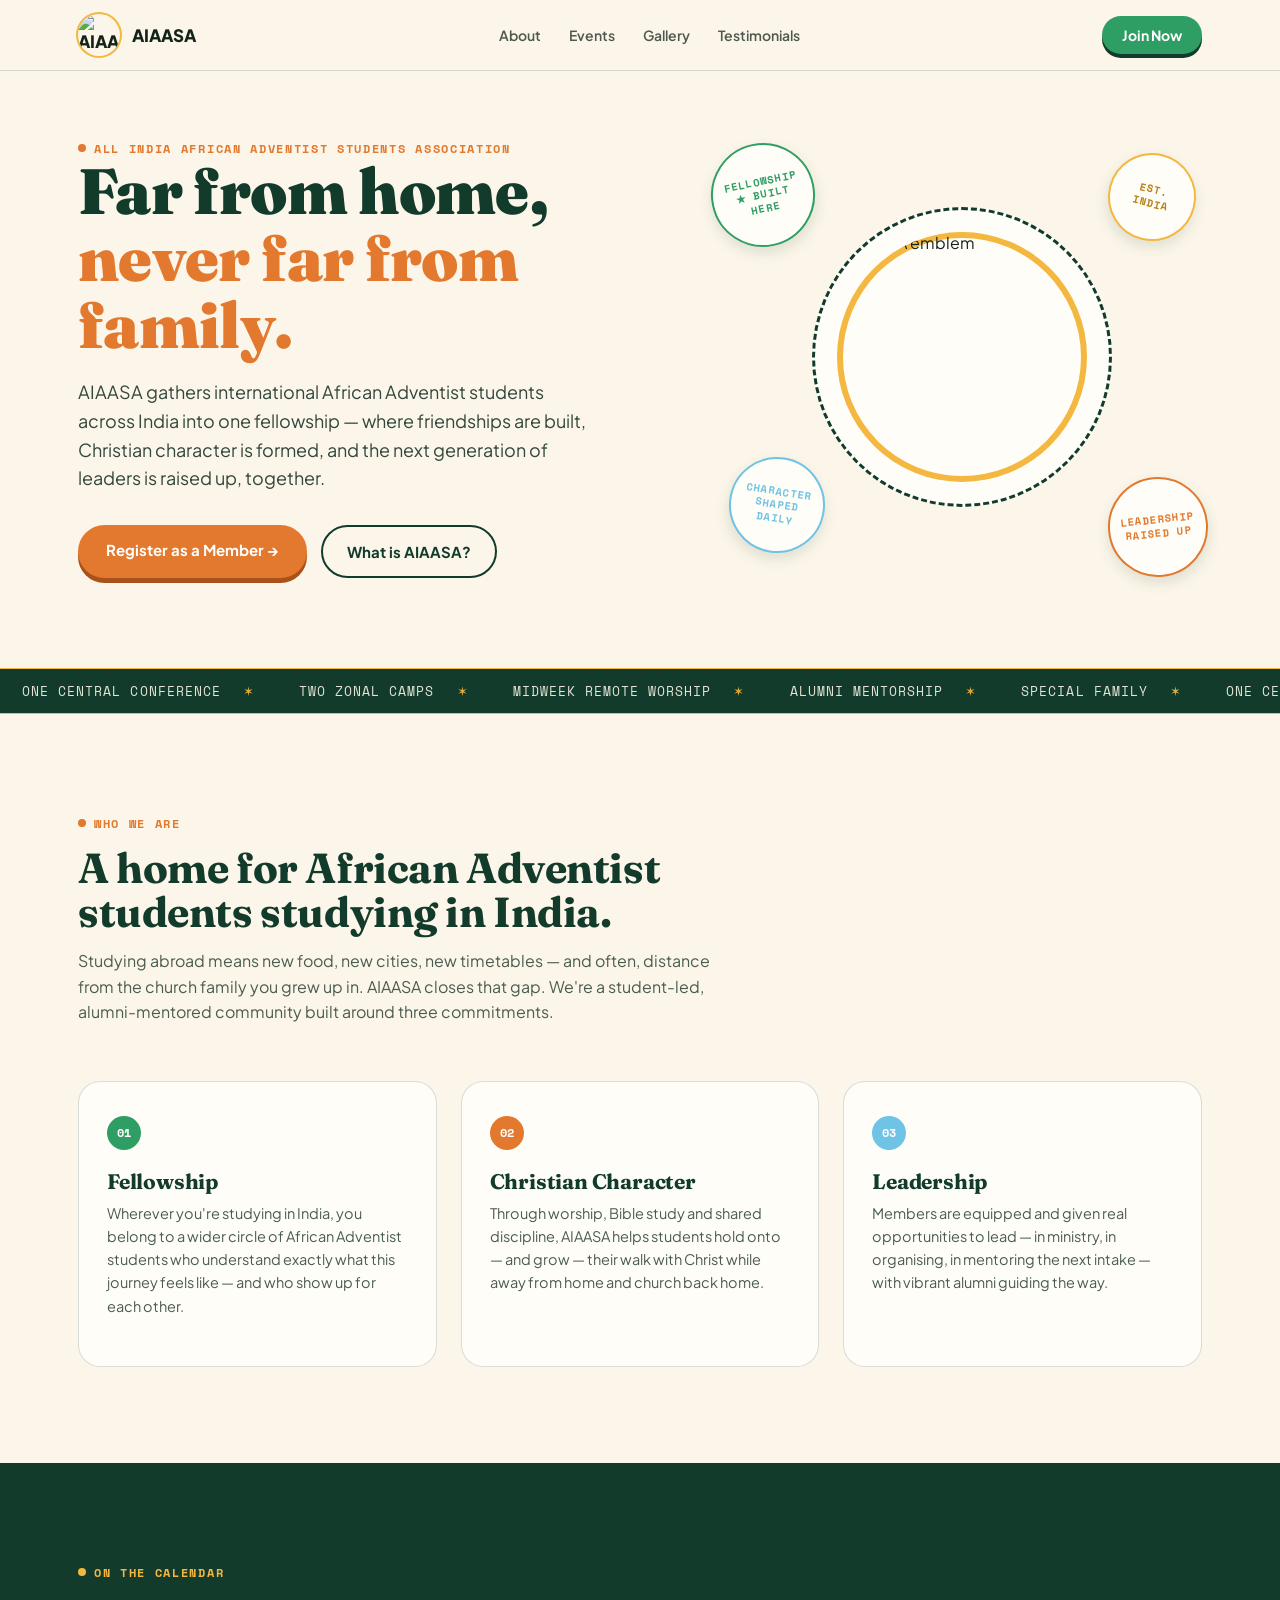
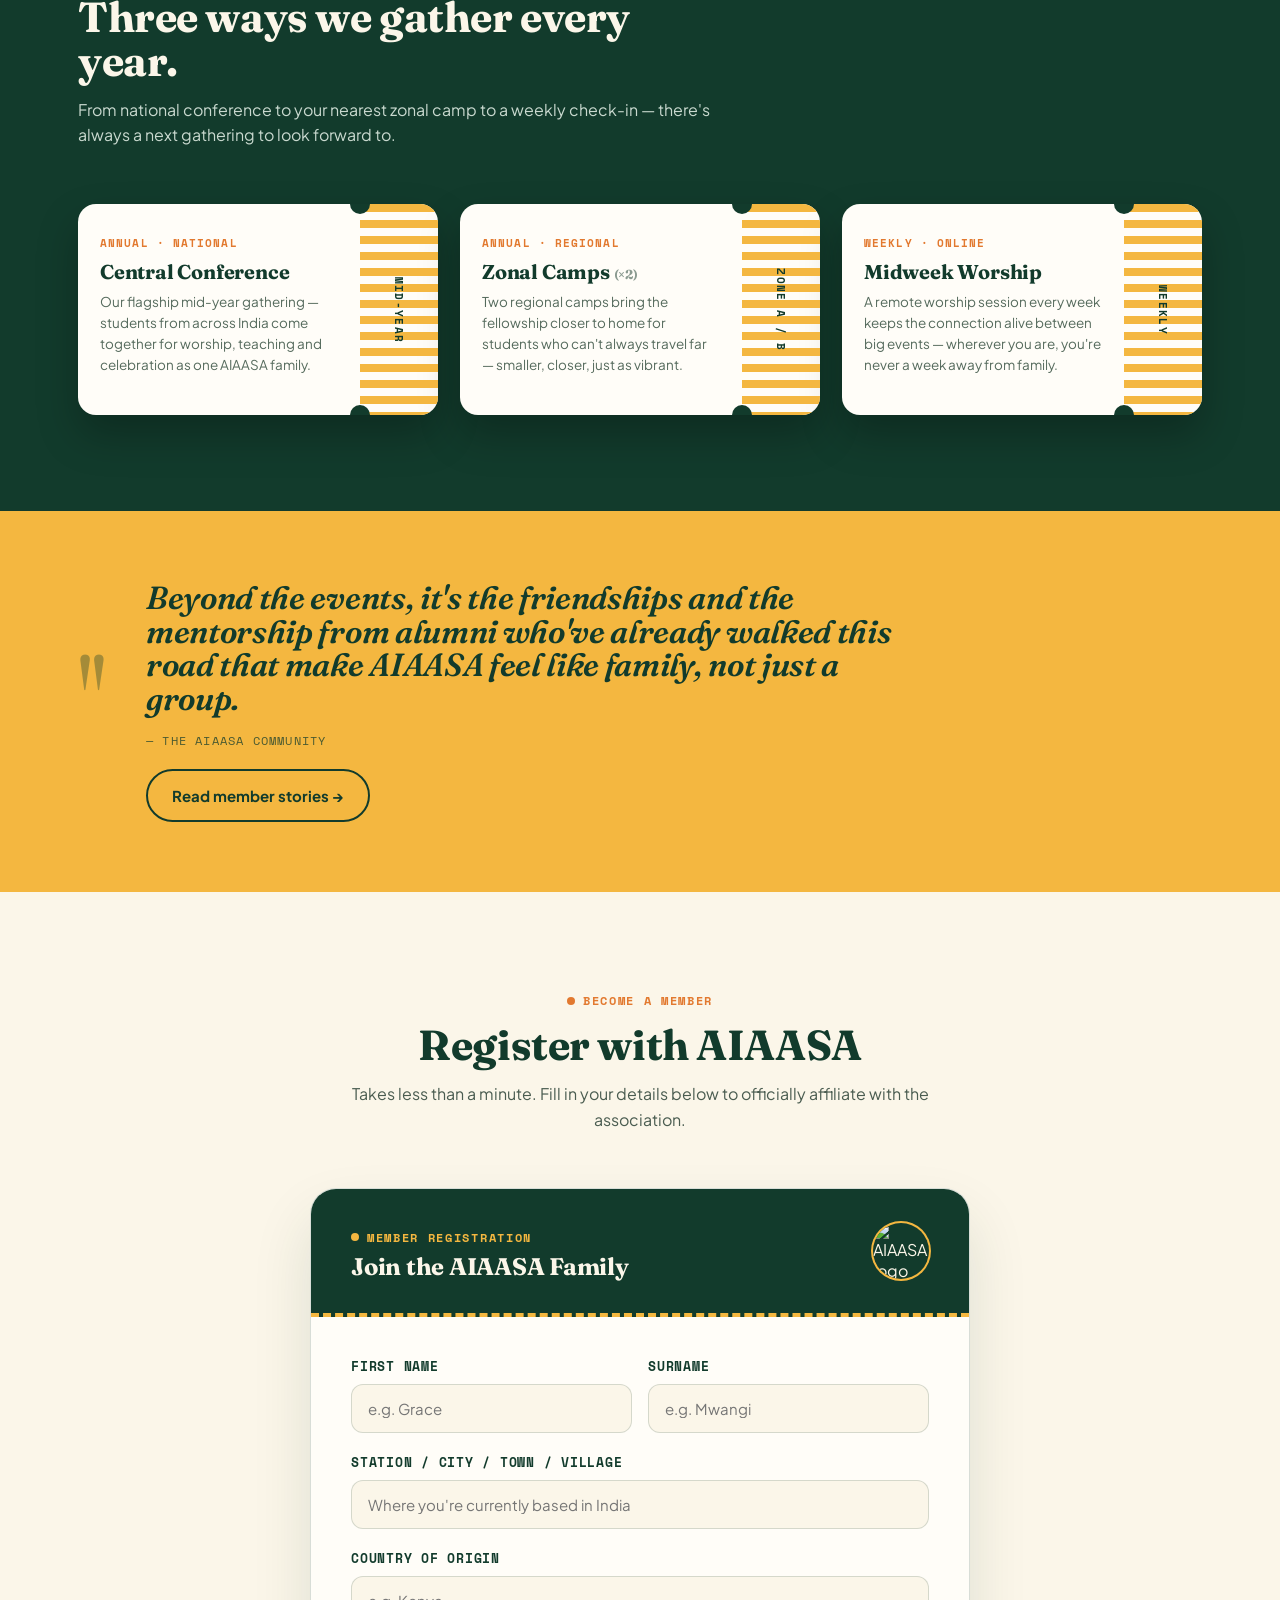
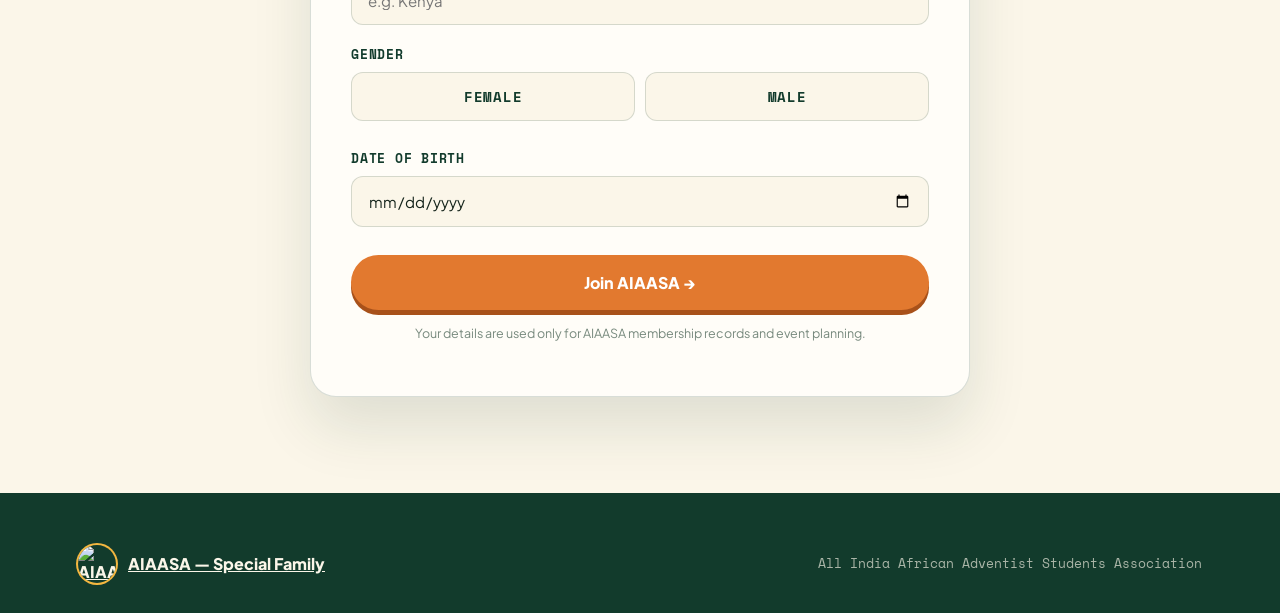
==== index.html @ 5c91f29f "Add files via upload" ====
<!DOCTYPE html>
<html lang="en">
<head>
<meta charset="UTF-8">
<meta name="viewport" content="width=device-width, initial-scale=1.0">
<title>AIAASA — All India African Adventist Students Association</title>
<link rel="icon" href="assets/logo.png">
<link rel="preconnect" href="https://fonts.googleapis.com">
<link href="https://fonts.googleapis.com/css2?family=Fraunces:ital,opsz,wght@0,9..144,400;0,9..144,600;0,9..144,700;0,9..144,900;1,9..144,500&family=Plus+Jakarta+Sans:wght@400;500;600;700;800&family=Space+Mono:wght@400;700&display=swap" rel="stylesheet">
<link rel="stylesheet" href="styles.css">
</head>
<body>

<nav>
  <div class="wrap">
    <a class="brand" href="index.html"><img src="assets/logo.png" alt="AIAASA logo"> AIAASA</a>
    <div class="navlinks">
      <a href="index.html#about">About</a>
      <a href="index.html#events">Events</a>
      <a href="gallery.html">Gallery</a>
      <a href="testimonials.html">Testimonials</a>
    </div>
    <a class="navcta" href="index.html#register">Join Now</a>
  </div>
</nav>

<header class="hero">
  <div class="wrap hero-grid">
    <div>
      <span class="eyebrow">All India African Adventist Students Association</span>
      <h1>Far from home,<br><em>never far from family.</em></h1>
      <p class="lede">AIAASA gathers international African Adventist students across India into one fellowship — where friendships are built, Christian character is formed, and the next generation of leaders is raised up, together.</p>
      <div class="hero-ctas">
        <a href="#register" class="btn-primary">Register as a Member →</a>
        <a href="#about" class="btn-ghost">What is AIAASA?</a>
      </div>
    </div>
    <div class="stamp-stage">
      <div class="mini-stamp m1">Fellowship<br>★ built here</div>
      <div class="mini-stamp m2">Character<br>shaped daily</div>
      <div class="mini-stamp m3">Leadership<br>raised up</div>
      <div class="mini-stamp m4">Est. India</div>
      <div class="stamp-main"><div class="inner"><img src="assets/logo.png" alt="AIAASA emblem"></div></div>
    </div>
  </div>
</header>

<div class="texture-strip">
  <div class="track">
    <span>ONE CENTRAL CONFERENCE</span><span>TWO ZONAL CAMPS</span><span>MIDWEEK REMOTE WORSHIP</span>
    <span>ALUMNI MENTORSHIP</span><span>SPECIAL FAMILY</span>
    <span>ONE CENTRAL CONFERENCE</span><span>TWO ZONAL CAMPS</span><span>MIDWEEK REMOTE WORSHIP</span>
    <span>ALUMNI MENTORSHIP</span><span>SPECIAL FAMILY</span>
  </div>
</div>

<section id="about">
  <div class="wrap">
    <div class="section-head">
      <span class="eyebrow">Who we are</span>
      <h2>A home for African Adventist students studying in India.</h2>
      <p>Studying abroad means new food, new cities, new timetables — and often, distance from the church family you grew up in. AIAASA closes that gap. We're a student-led, alumni-mentored community built around three commitments.</p>
    </div>
    <div class="pillars">
      <div class="pillar">
        <div class="num">01</div>
        <h3>Fellowship</h3>
        <p>Wherever you're studying in India, you belong to a wider circle of African Adventist students who understand exactly what this journey feels like — and who show up for each other.</p>
      </div>
      <div class="pillar">
        <div class="num">02</div>
        <h3>Christian Character</h3>
        <p>Through worship, Bible study and shared discipline, AIAASA helps students hold onto — and grow — their walk with Christ while away from home and church back home.</p>
      </div>
      <div class="pillar">
        <div class="num">03</div>
        <h3>Leadership</h3>
        <p>Members are equipped and given real opportunities to lead — in ministry, in organising, in mentoring the next intake — with vibrant alumni guiding the way.</p>
      </div>
    </div>
  </div>
</section>

<section id="events" class="events">
  <div class="wrap">
    <div class="section-head">
      <span class="eyebrow">On the calendar</span>
      <h2>Three ways we gather every year.</h2>
      <p>From national conference to your nearest zonal camp to a weekly check-in — there's always a next gathering to look forward to.</p>
    </div>
    <div class="pass-grid">
      <div class="pass">
        <div class="pass-main">
          <span class="tag">Annual · National</span>
          <h3>Central Conference</h3>
          <p>Our flagship mid-year gathering — students from across India come together for worship, teaching and celebration as one AIAASA family.</p>
        </div>
        <div class="pass-stub"><span class="rot">Mid-Year</span></div>
      </div>
      <div class="pass">
        <div class="pass-main">
          <span class="tag">Annual · Regional</span>
          <h3>Zonal Camps <span style="font-size:13px;color:#8a9a90;">(×2)</span></h3>
          <p>Two regional camps bring the fellowship closer to home for students who can't always travel far — smaller, closer, just as vibrant.</p>
        </div>
        <div class="pass-stub"><span class="rot">Zone A / B</span></div>
      </div>
      <div class="pass">
        <div class="pass-main">
          <span class="tag">Weekly · Online</span>
          <h3>Midweek Worship</h3>
          <p>A remote worship session every week keeps the connection alive between big events — wherever you are, you're never a week away from family.</p>
        </div>
        <div class="pass-stub"><span class="rot">Weekly</span></div>
      </div>
    </div>
  </div>
</section>

<div class="quote-band" id="community">
  <div class="wrap">
    <div class="quote-mark">"</div>
    <div>
      <h2>Beyond the events, it's the friendships and the mentorship from alumni who've already walked this road that make AIAASA feel like family, not just a group.</h2>
      <div class="who">— The AIAASA Community</div>
      <a href="testimonials.html" class="btn-ghost">Read member stories →</a>
    </div>
  </div>
</div>

<section id="register" class="register">
  <div class="wrap">
    <div class="section-head" style="margin-left:auto;margin-right:auto;text-align:center;">
      <span class="eyebrow" style="justify-content:center;">Become a member</span>
      <h2>Register with AIAASA</h2>
      <p style="margin-left:auto;margin-right:auto;">Takes less than a minute. Fill in your details below to officially affiliate with the association.</p>
    </div>

    <div class="reg-card">
      <div class="reg-head">
        <div class="htext">
          <span class="eyebrow">Member Registration</span>
          <h3>Join the AIAASA Family</h3>
        </div>
        <img src="assets/logo.png" alt="AIAASA logo">
      </div>

      <div class="reg-body" id="formView">
        <form id="regForm">
          <div class="row-2">
            <div class="field">
              <label for="firstName">First Name</label>
              <input type="text" id="firstName" name="firstName" required placeholder="e.g. Grace">
            </div>
            <div class="field">
              <label for="surname">Surname</label>
              <input type="text" id="surname" name="surname" required placeholder="e.g. Mwangi">
            </div>
          </div>

          <div class="field">
            <label for="station">Station / City / Town / Village</label>
            <input type="text" id="station" name="station" required placeholder="Where you're currently based in India">
          </div>

          <div class="field">
            <label for="country">Country of Origin</label>
            <input type="text" id="country" name="country" required placeholder="e.g. Kenya">
          </div>

          <div class="field">
            <label>Gender</label>
            <div class="gender-group">
              <label class="gender-opt">
                <input type="radio" name="gender" value="Female" required>
                <div class="box">Female</div>
              </label>
              <label class="gender-opt">
                <input type="radio" name="gender" value="Male" required>
                <div class="box">Male</div>
              </label>
            </div>
          </div>

          <div class="field">
            <label for="dob">Date of Birth</label>
            <input type="date" id="dob" name="dob" required>
          </div>

          <button type="submit" class="submit-btn" id="submitBtn">Join AIAASA →</button>
          <div class="status-msg" id="statusMsg"></div>
          <p class="form-note">Your details are used only for AIAASA membership records and event planning.</p>
        </form>
      </div>

      <div class="success-view" id="successView">
        <div class="success-stamp">Approved</div>
        <h3>Welcome to the family 🎉</h3>
        <p>Your registration has been received. Keep an eye out for updates on the next Central Conference, Zonal Camp, and midweek worship link.</p>
      </div>
    </div>
  </div>
</section>

<footer>
  <div class="wrap">
    <a class="foot-brand" href="index.html"><img src="assets/logo.png" alt="AIAASA logo"> AIAASA — Special Family</a>
    <div class="fine">All India African Adventist Students Association</div>
  </div>
</footer>

<script src="config.js"></script>
<script>
  const form = document.getElementById('regForm');
  const submitBtn = document.getElementById('submitBtn');
  const statusMsg = document.getElementById('statusMsg');
  const formView = document.getElementById('formView');
  const successView = document.getElementById('successView');

  form.addEventListener('submit', async function(e){
    e.preventDefault();
    statusMsg.style.display = 'none';

    if (SHEET_ENDPOINT.includes('PASTE_YOUR')) {
      statusMsg.textContent = "Setup needed: the form isn't connected to a Google Sheet yet.";
      statusMsg.className = 'status-msg error';
      statusMsg.style.display = 'block';
      return;
    }

    const data = {
      formType: "member",
      firstName: form.firstName.value.trim(),
      surname: form.surname.value.trim(),
      station: form.station.value.trim(),
      country: form.country.value.trim(),
      gender: form.gender.value,
      dob: form.dob.value,
      submittedAt: new Date().toISOString()
    };

    submitBtn.disabled = true;
    submitBtn.textContent = "Submitting...";

    try {
      await fetch(SHEET_ENDPOINT, {
        method: 'POST',
        mode: 'no-cors',
        headers: { 'Content-Type': 'text/plain' },
        body: JSON.stringify(data)
      });
      formView.style.display = 'none';
      successView.style.display = 'block';
    } catch (err) {
      statusMsg.textContent = "Something went wrong — please try again.";
      statusMsg.className = 'status-msg error';
      statusMsg.style.display = 'block';
      submitBtn.disabled = false;
      submitBtn.textContent = "Join AIAASA →";
    }
  });
</script>

</body>
</html>
---- styles.css ----
:root{
  --forest:#123B2C;
  --leaf:#2F9E64;
  --leaf-light:#5CC98A;
  --gold:#F4B740;
  --sky:#6FC3E4;
  --cream:#FBF6E9;
  --ink:#14231A;
  --marigold:#E2792F;
  --paper: #FFFDF8;
  --line: rgba(18,59,44,0.16);
}
*{box-sizing:border-box;}
html{scroll-behavior:smooth;}
body{
  margin:0;
  background:var(--cream);
  color:var(--ink);
  font-family:'Plus Jakarta Sans', sans-serif;
  -webkit-font-smoothing:antialiased;
}
h1,h2,h3{
  font-family:'Fraunces', serif;
  margin:0;
  line-height:1.05;
  letter-spacing:-0.01em;
}
.eyebrow{
  font-family:'Space Mono', monospace;
  text-transform:uppercase;
  letter-spacing:0.14em;
  font-size:12px;
  font-weight:700;
  color:var(--marigold);
  display:inline-flex;
  align-items:center;
  gap:8px;
}
.eyebrow::before{
  content:"";
  width:8px;height:8px;
  border-radius:50%;
  background:var(--marigold);
  display:inline-block;
}
a{color:inherit;}
img{max-width:100%;display:block;}
.wrap{max-width:1180px;margin:0 auto;padding:0 28px;}

/* ===== NAV ===== */
nav{
  position:sticky; top:0; z-index:50;
  background:rgba(251,246,233,0.88);
  backdrop-filter:blur(10px);
  border-bottom:1px solid var(--line);
}
nav .wrap{display:flex;align-items:center;justify-content:space-between;padding-top:14px;padding-bottom:14px;}
.brand{display:flex;align-items:center;gap:12px;font-weight:800;font-size:17px;text-decoration:none;}
.brand img{width:42px;height:42px;border-radius:50%;object-fit:cover;box-shadow:0 0 0 2px var(--gold);}
.navlinks{display:flex;gap:28px;font-size:14px;font-weight:600;}
.navlinks a{text-decoration:none;opacity:0.75;transition:opacity .2s;}
.navlinks a:hover, .navlinks a.active{opacity:1;}
.navlinks a.active{color:var(--marigold);}
.navcta{
  background:var(--leaf);color:#fff;padding:10px 20px;border-radius:100px;
  font-weight:700;font-size:14px;text-decoration:none;
  box-shadow:0 4px 0 var(--forest);
  transition:transform .15s;
}
.navcta:hover{transform:translateY(-2px);}

/* ===== HERO (home) ===== */
.hero{position:relative;overflow:hidden;padding:64px 0 90px;}
.hero-grid{display:grid;grid-template-columns:1.1fr 0.9fr;gap:56px;align-items:center;}
.hero h1{font-size:clamp(38px,5.4vw,64px);font-weight:900;color:var(--forest);}
.hero h1 em{font-style:normal;color:var(--marigold);}
.hero p.lede{font-size:18px;line-height:1.6;color:#33473c;max-width:520px;margin-top:20px;}
.hero-ctas{display:flex;gap:14px;margin-top:32px;flex-wrap:wrap;}
.btn-primary{
  background:var(--marigold);color:#fff;padding:15px 28px;border-radius:100px;
  font-weight:700;font-size:15px;text-decoration:none;border:none;cursor:pointer;
  box-shadow:0 5px 0 #a8511a;transition:transform .15s;display:inline-block;
}
.btn-primary:hover{transform:translateY(-2px);}
.btn-ghost{
  background:transparent;color:var(--forest);padding:15px 24px;border-radius:100px;
  font-weight:700;font-size:15px;text-decoration:none;border:2px solid var(--forest);
  display:inline-block;
}

/* stamp emblem */
.stamp-stage{position:relative;height:440px;display:flex;align-items:center;justify-content:center;}
.stamp-main{
  width:300px;height:300px;border-radius:50%;
  background:var(--paper);
  border:3px dashed var(--forest);
  display:flex;align-items:center;justify-content:center;
  position:relative;
  animation:spinSlow 40s linear infinite;
}
.stamp-main .inner{
  width:250px;height:250px;border-radius:50%;overflow:hidden;
  animation:spinSlowRev 40s linear infinite;
  box-shadow:inset 0 0 0 6px var(--gold);
}
.stamp-main img{width:100%;height:100%;object-fit:cover;}
@keyframes spinSlow{from{transform:rotate(0deg)}to{transform:rotate(360deg)}}
@keyframes spinSlowRev{from{transform:rotate(0deg)}to{transform:rotate(-360deg)}}
.mini-stamp{
  position:absolute;background:var(--paper);border:2px solid var(--forest);
  border-radius:50%;display:flex;align-items:center;justify-content:center;
  text-align:center;font-family:'Space Mono',monospace;font-size:10.5px;font-weight:700;
  text-transform:uppercase;letter-spacing:0.04em;line-height:1.3;padding:10px;
  box-shadow:0 6px 14px rgba(18,59,44,0.12);
}
.mini-stamp.m1{width:104px;height:104px;top:6px;left:-10px;color:var(--leaf);border-color:var(--leaf);transform:rotate(-12deg);}
.mini-stamp.m2{width:96px;height:96px;bottom:24px;left:8px;color:var(--sky);border-color:var(--sky);transform:rotate(9deg);}
.mini-stamp.m3{width:100px;height:100px;bottom:0;right:-6px;color:var(--marigold);border-color:var(--marigold);transform:rotate(-6deg);}
.mini-stamp.m4{width:88px;height:88px;top:16px;right:6px;color:#B98317;border-color:var(--gold);transform:rotate(14deg);}

.texture-strip{
  display:flex; white-space:nowrap; overflow:hidden;
  background:var(--forest); color:var(--cream); padding:12px 0;
  font-family:'Space Mono',monospace; font-size:13px; letter-spacing:0.08em;
  border-top:1px solid var(--gold); border-bottom:1px solid var(--gold);
}
.texture-strip .track{display:flex;animation:marquee 32s linear infinite;}
.texture-strip span{padding:0 22px;text-transform:uppercase;opacity:0.9;}
.texture-strip span::after{content:"✶";margin-left:22px;color:var(--gold);}
@keyframes marquee{from{transform:translateX(0)}to{transform:translateX(-50%)}}

/* ===== Generic page header (gallery / testimonials) ===== */
.page-header{padding:64px 0 48px;}
.page-header .section-head{max-width:640px;}

/* ===== SECTION shared ===== */
section{padding:96px 0;}
.section-head{max-width:640px;margin-bottom:56px;}
.section-head h2{font-size:clamp(28px,3.6vw,42px);color:var(--forest);margin-top:14px;font-weight:700;}
.section-head p{font-size:16px;color:#4a5c50;margin-top:14px;line-height:1.6;}

/* PILLARS */
.pillars{display:grid;grid-template-columns:repeat(3,1fr);gap:24px;}
.pillar{
  background:var(--paper);border:1px solid var(--line);border-radius:22px;
  padding:34px 28px; position:relative; transition:transform .2s, box-shadow .2s;
}
.pillar:hover{transform:translateY(-6px);box-shadow:0 16px 30px rgba(18,59,44,0.1);}
.pillar .num{
  font-family:'Space Mono',monospace;font-size:12px;font-weight:700;
  color:#fff;background:var(--leaf);width:34px;height:34px;border-radius:50%;
  display:flex;align-items:center;justify-content:center;margin-bottom:20px;
}
.pillar:nth-child(2) .num{background:var(--marigold);}
.pillar:nth-child(3) .num{background:var(--sky);}
.pillar h3{font-size:21px;color:var(--forest);font-weight:700;}
.pillar p{font-size:14.5px;color:#4a5c50;line-height:1.6;margin-top:10px;}

/* EVENTS - boarding pass cards */
.events{background:var(--forest);}
.events .section-head .eyebrow{color:var(--gold);}
.events .section-head .eyebrow::before{background:var(--gold);}
.events .section-head h2{color:var(--cream);}
.events .section-head p{color:#c9d9cf;}
.pass-grid{display:grid;grid-template-columns:repeat(3,1fr);gap:22px;}
.pass{
  background:var(--paper);border-radius:18px;overflow:hidden;
  display:flex; box-shadow:0 20px 40px rgba(0,0,0,0.25);
}
.pass-main{flex:1;padding:26px 22px;position:relative;}
.pass-main .tag{font-family:'Space Mono',monospace;font-size:11px;text-transform:uppercase;letter-spacing:0.1em;color:var(--marigold);font-weight:700;}
.pass-main h3{font-size:20px;margin-top:10px;color:var(--forest);}
.pass-main p{font-size:13.5px;color:#556a5c;line-height:1.55;margin-top:10px;}
.pass-stub{
  width:78px;background:repeating-linear-gradient(180deg, var(--gold), var(--gold) 8px, transparent 8px, transparent 16px);
  position:relative;
}
.pass-stub::before, .pass-stub::after{
  content:"";position:absolute;width:20px;height:20px;background:var(--forest);
  border-radius:50%;left:-10px;
}
.pass-stub::before{top:-10px;}
.pass-stub::after{bottom:-10px;}
.pass-stub .rot{
  position:absolute;top:50%;left:50%;transform:translate(-50%,-50%) rotate(90deg);
  font-family:'Space Mono',monospace;font-weight:700;font-size:11px;letter-spacing:0.12em;
  color:var(--forest);white-space:nowrap;text-transform:uppercase;
}

/* QUOTE band */
.quote-band{ background:var(--gold); padding:70px 0; }
.quote-band .wrap{display:flex;gap:40px;align-items:center;}
.quote-mark{font-family:'Fraunces',serif;font-size:110px;line-height:0.6;color:var(--forest);opacity:0.35;}
.quote-band h2{font-size:clamp(22px,3vw,32px);color:var(--forest);font-weight:600;font-style:italic;max-width:760px;}
.quote-band .who{margin-top:16px;font-family:'Space Mono',monospace;font-size:12px;text-transform:uppercase;letter-spacing:0.1em;color:var(--forest);opacity:0.75;}
.quote-band .btn-ghost{border-color:var(--forest);margin-top:20px;}

/* ===== GALLERY ===== */
.gallery-grid{
  display:grid; grid-template-columns:repeat(4,1fr); gap:16px;
}
.gallery-grid .g-item{
  position:relative; border-radius:16px; overflow:hidden; cursor:pointer;
  background:var(--paper); border:1px solid var(--line);
  aspect-ratio:1/1;
}
.gallery-grid .g-item:nth-child(3n+1){grid-row:span 2;aspect-ratio:1/2.05;}
.gallery-grid .g-item img{width:100%;height:100%;object-fit:cover;transition:transform .35s;}
.gallery-grid .g-item:hover img{transform:scale(1.06);}
.gallery-grid .g-item .cap{
  position:absolute;left:0;right:0;bottom:0;padding:14px 14px 12px;
  background:linear-gradient(180deg, transparent, rgba(18,35,26,0.75));
  color:#fff;font-size:12.5px;font-weight:600;opacity:0;transition:opacity .2s;
}
.gallery-grid .g-item:hover .cap{opacity:1;}
.gallery-empty{
  border:2px dashed var(--line); border-radius:20px; padding:60px 30px; text-align:center;
  color:#5c6f62; grid-column:1/-1;
}
.gallery-empty h3{color:var(--forest);font-size:20px;margin-bottom:10px;}
.gallery-empty code{background:var(--paper);padding:3px 8px;border-radius:6px;font-size:13px;border:1px solid var(--line);}

.lightbox{
  position:fixed; inset:0; background:rgba(18,35,26,0.92); z-index:100;
  display:none; align-items:center; justify-content:center; padding:40px;
}
.lightbox.open{display:flex;}
.lightbox img{max-width:90vw; max-height:82vh; border-radius:10px; box-shadow:0 20px 60px rgba(0,0,0,0.5);}
.lightbox .lb-cap{color:var(--cream);text-align:center;margin-top:16px;font-family:'Space Mono',monospace;font-size:13px;letter-spacing:0.04em;}
.lightbox .lb-close{
  position:absolute; top:24px; right:32px; color:var(--cream); font-size:32px; cursor:pointer;
  font-family:'Space Mono',monospace; line-height:1; opacity:0.8;
}
.lightbox .lb-close:hover{opacity:1;}

/* ===== TESTIMONIALS ===== */
.testi-grid{display:grid; grid-template-columns:repeat(3,1fr); gap:22px;}
.testi-card{
  background:var(--paper); border:1px solid var(--line); border-radius:20px;
  padding:28px 24px; position:relative;
}
.testi-card .quote-glyph{font-family:'Fraunces',serif;font-size:52px;color:var(--gold);line-height:0.5;margin-bottom:6px;}
.testi-card p.text{font-size:14.5px;color:#3a4c41;line-height:1.6;font-style:italic;}
.testi-card .who{
  margin-top:18px; font-family:'Space Mono',monospace; font-size:11.5px;
  text-transform:uppercase; letter-spacing:0.06em; color:var(--forest); font-weight:700;
}
.testi-card .who span{display:block;font-weight:400;color:#7c8c81;text-transform:none;letter-spacing:0;margin-top:2px;font-family:'Plus Jakarta Sans',sans-serif;font-size:12.5px;}
.testi-empty{grid-column:1/-1; text-align:center; color:#5c6f62; padding:40px 0;}
.testi-loading{grid-column:1/-1; text-align:center; color:#5c6f62; padding:40px 0; font-family:'Space Mono',monospace; font-size:13px;}

/* ===== FORM (shared: register + testimonial submit) ===== */
.reg-card{
  max-width:660px;margin:0 auto;
  background:var(--paper);border-radius:26px;border:1px solid var(--line);
  box-shadow:0 30px 60px rgba(18,59,44,0.12);
  overflow:hidden;
}
.reg-head{
  background:var(--forest); color:var(--cream); padding:34px 40px;
  display:flex;align-items:center;justify-content:space-between;
  border-bottom:4px dashed var(--gold);
}
.reg-head .htext .eyebrow{color:var(--gold);}
.reg-head .htext .eyebrow::before{background:var(--gold);}
.reg-head h3{font-size:24px;margin-top:8px;}
.reg-head img{width:56px;height:56px;border-radius:50%;box-shadow:0 0 0 2px var(--gold);}
.reg-body{padding:40px;}
.field{margin-bottom:20px;}
.field label{
  display:block;font-size:12.5px;font-weight:700;text-transform:uppercase;
  letter-spacing:0.06em;color:var(--forest);margin-bottom:8px;font-family:'Space Mono',monospace;
}
.row-2{display:grid;grid-template-columns:1fr 1fr;gap:16px;}
.field input, .field select, .field textarea{
  width:100%;padding:14px 16px;border-radius:12px;border:1.5px solid var(--line);
  background:var(--cream);font-family:'Plus Jakarta Sans',sans-serif;font-size:15px;color:var(--ink);
  transition:border-color .15s, background .15s; resize:vertical;
}
.field input:focus, .field select:focus, .field textarea:focus{
  outline:none;border-color:var(--leaf);background:#fff;
}
.char-count{font-size:12px;color:#8a9a90;text-align:right;margin-top:4px;font-family:'Space Mono',monospace;}
.gender-group{display:flex;gap:10px;flex-wrap:wrap;}
.gender-opt{flex:1;min-width:110px;position:relative;}
.gender-opt input{position:absolute;opacity:0;inset:0;cursor:pointer;margin:0;width:100%;height:100%;}
.gender-opt .box{
  padding:13px 10px;border:1.5px solid var(--line);border-radius:12px;text-align:center;
  font-weight:600;font-size:14px;background:var(--cream);transition:all .15s;
}
.gender-opt input:checked + .box{background:var(--leaf);border-color:var(--leaf);color:#fff;}
.submit-btn{
  width:100%;padding:17px;border-radius:100px;border:none;
  background:var(--marigold);color:#fff;font-weight:800;font-size:16px;
  cursor:pointer;box-shadow:0 5px 0 #a8511a;transition:transform .15s;
  font-family:'Plus Jakarta Sans',sans-serif;margin-top:8px;
}
.submit-btn:hover{transform:translateY(-2px);}
.submit-btn:disabled{opacity:0.6;cursor:default;transform:none;}
.form-note{font-size:12.5px;color:#77897d;margin-top:14px;text-align:center;line-height:1.5;}
.status-msg{margin-top:16px;font-size:14px;font-weight:600;text-align:center;display:none;}
.status-msg.error{color:#B3261E;}
.status-msg.success{color:var(--leaf);}
.success-view{display:none;padding:60px 40px;text-align:center;}
.success-stamp{
  width:140px;height:140px;border:4px solid var(--leaf);border-radius:50%;
  display:flex;align-items:center;justify-content:center;margin:0 auto 26px;
  transform:rotate(-8deg);
  font-family:'Space Mono',monospace;font-weight:700;color:var(--leaf);
  font-size:15px;letter-spacing:0.05em;text-transform:uppercase;
}
.success-view h3{color:var(--forest);font-size:26px;}
.success-view p{color:#4a5c50;margin-top:12px;font-size:15px;line-height:1.6;}

/* FOOTER */
footer{background:var(--forest);color:var(--cream);padding:52px 0 30px;}
footer .wrap{display:flex;justify-content:space-between;align-items:center;flex-wrap:wrap;gap:20px;}
.foot-brand{display:flex;align-items:center;gap:12px;font-weight:800;}
.foot-brand img{width:38px;height:38px;border-radius:50%;box-shadow:0 0 0 2px var(--gold);}
footer .fine{font-size:12.5px;opacity:0.65;font-family:'Space Mono',monospace;}

@media (max-width:860px){
  .hero-grid{grid-template-columns:1fr;}
  .stamp-stage{height:320px;margin-top:20px;}
  .stamp-main{width:220px;height:220px;}
  .stamp-main .inner{width:180px;height:180px;}
  .mini-stamp{display:none;}
  .pillars{grid-template-columns:1fr;}
  .pass-grid{grid-template-columns:1fr;}
  .navlinks{display:none;}
  .row-2{grid-template-columns:1fr;}
  .quote-band .wrap{flex-direction:column;text-align:center;}
  .reg-body{padding:28px 22px;}
  .reg-head{padding:26px 24px;}
  .gallery-grid{grid-template-columns:repeat(2,1fr);}
  .gallery-grid .g-item:nth-child(3n+1){grid-row:span 1;aspect-ratio:1/1;}
  .testi-grid{grid-template-columns:1fr;}
}
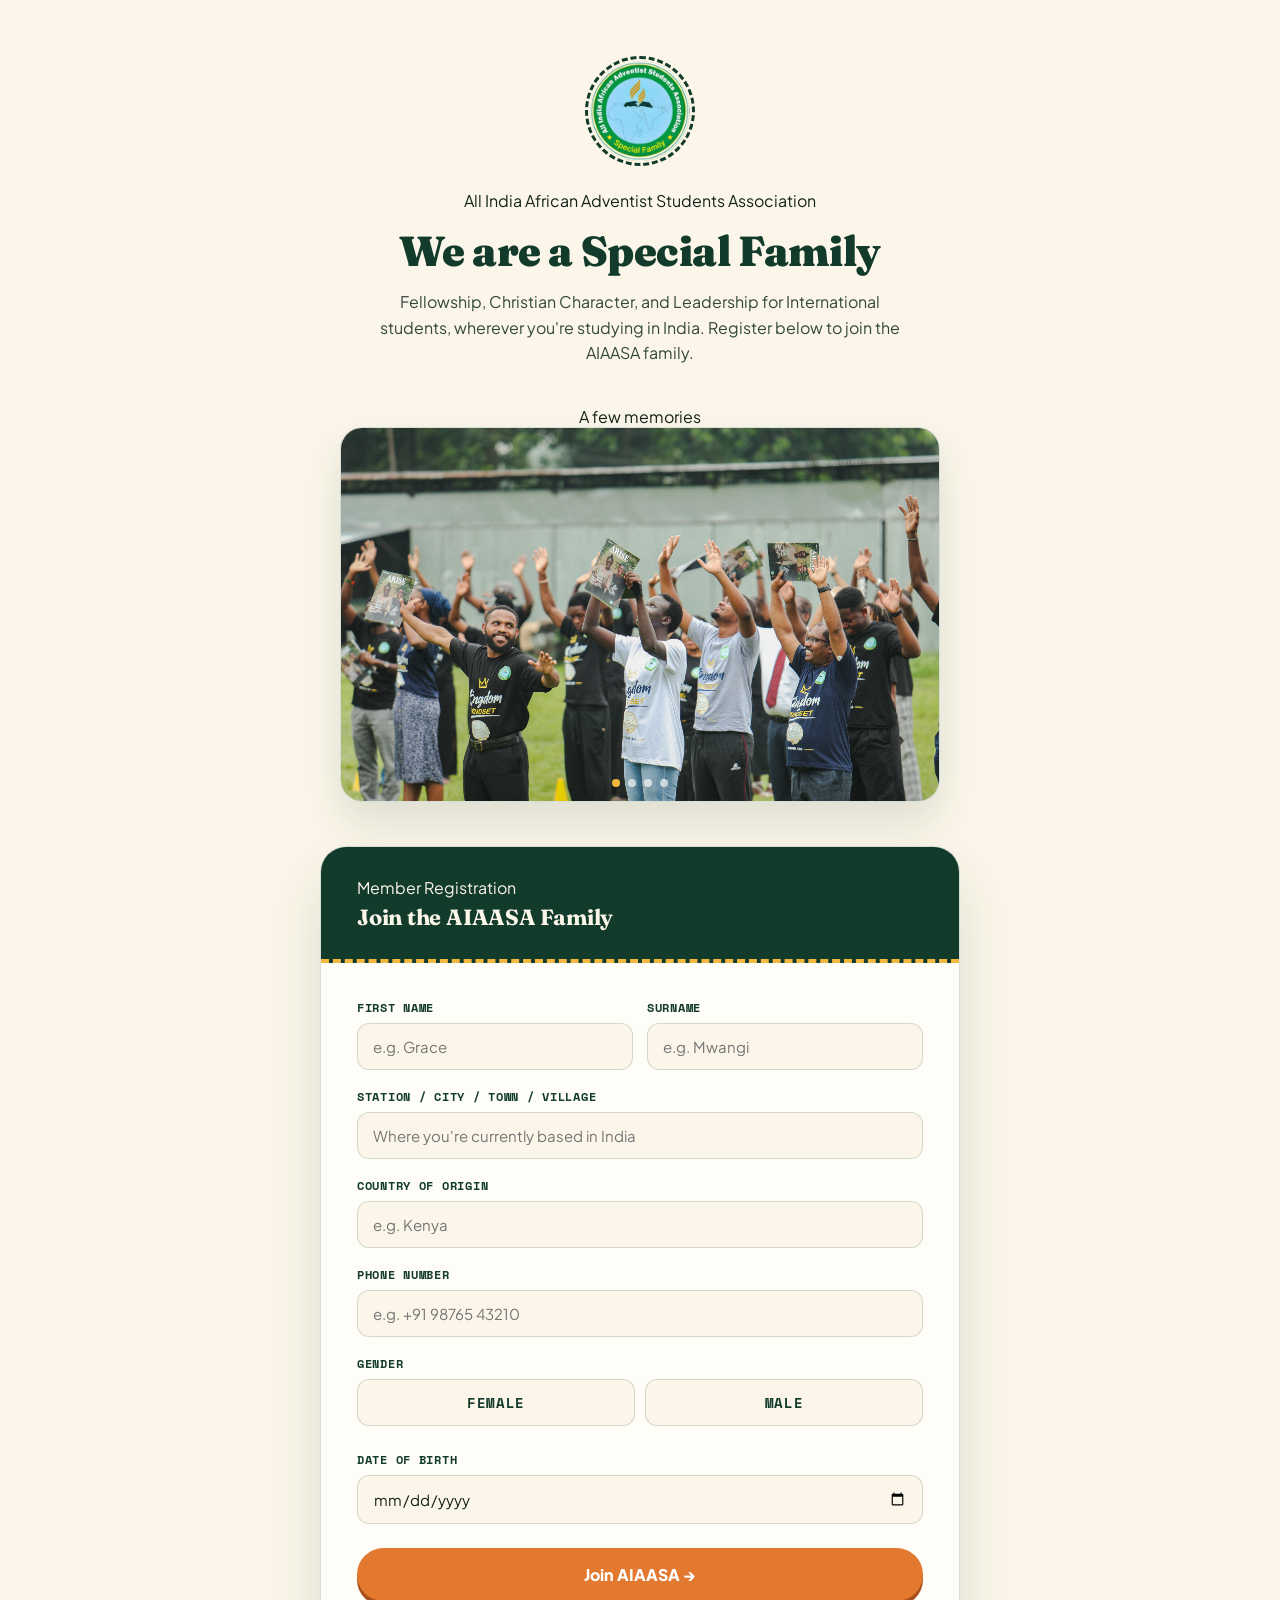
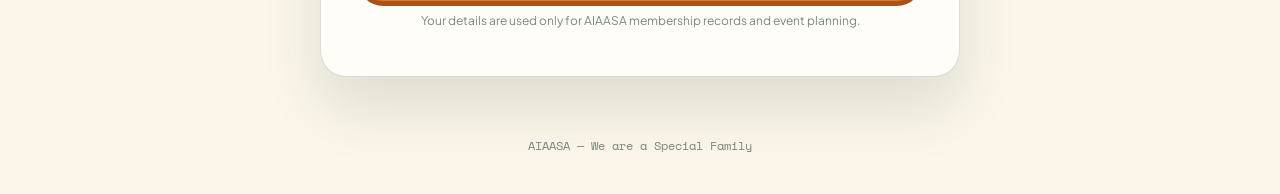
==== commit 152d7070: "Add files via upload" ====
--- a/index.html
+++ b/index.html
@@ -3,214 +3,243 @@
 <head>
 <meta charset="UTF-8">
 <meta name="viewport" content="width=device-width, initial-scale=1.0">
-<title>AIAASA — All India African Adventist Students Association</title>
-<link rel="icon" href="assets/logo.png">
+<title>Join AIAASA — Member Registration</title>
+<link rel="icon" href="[data-uri]">
 <link rel="preconnect" href="https://fonts.googleapis.com">
-<link href="https://fonts.googleapis.com/css2?family=Fraunces:ital,opsz,wght@0,9..144,400;0,9..144,600;0,9..144,700;0,9..144,900;1,9..144,500&family=Plus+Jakarta+Sans:wght@400;500;600;700;800&family=Space+Mono:wght@400;700&display=swap" rel="stylesheet">
-<link rel="stylesheet" href="styles.css">
+<link href="https://fonts.googleapis.com/css2?family=Fraunces:ital,opsz,wght@0,9..144,600;0,9..144,700;0,9..144,900;1,9..144,500&family=Plus+Jakarta+Sans:wght@400;500;600;700;800&family=Space+Mono:wght@400;700&display=swap" rel="stylesheet">
+<style>
+  :root{
+    --forest:#123B2C; --leaf:#2F9E64; --gold:#F4B740; --cream:#FBF6E9;
+    --ink:#14231A; --marigold:#E2792F; --paper:#FFFDF8; --line:rgba(18,59,44,0.16);
+  }
+  *{box-sizing:border-box;}
+  body{margin:0;background:var(--cream);color:var(--ink);font-family:'Plus Jakarta Sans',sans-serif;-webkit-font-smoothing:antialiased;}
+  h1,h2,h3{font-family:'Fraunces',serif;margin:0;line-height:1.05;letter-spacing:-0.01em;}
+  .eyebrow{font-family:'Space Mono',monospace;text-transform:uppercase;letter-spacing:0.14em;font-size:12px;font-weight:700;color:var(--marigold);display:inline-flex;align-items:center;gap:8px;}
+  .eyebrow::before{content:"";width:8px;height:8px;border-radius:50%;background:var(--marigold);display:inline-block;}
+  .wrap{max-width:720px;margin:0 auto;padding:0 24px;}
+  img{max-width:100%;display:block;}
+
+  header{padding:56px 0 40px;text-align:center;}
+  .logo-badge{
+    width:110px;height:110px;border-radius:50%;margin:0 auto 24px;
+    border:3px dashed var(--forest); display:flex;align-items:center;justify-content:center;
+  }
+  .logo-badge .inner{width:100px;height:100px;border-radius:50%;overflow:hidden;box-shadow:inset 0 0 0 4px var(--gold);}
+  .logo-badge img{width:100%;height:100%;object-fit:cover;}
+  header h1{font-size:clamp(30px,5vw,42px);font-weight:900;color:var(--forest);margin-top:18px;}
+  header h1 em{font-style:normal;color:var(--marigold);}
+  header p{font-size:16px;line-height:1.6;color:#33473c;max-width:520px;margin:16px auto 0;}
+
+  .reg-card{
+    max-width:640px;margin:0 auto 60px;background:var(--paper);border-radius:26px;
+    border:1px solid var(--line);box-shadow:0 30px 60px rgba(18,59,44,0.12);overflow:hidden;
+  }
+  .reg-head{background:var(--forest);color:var(--cream);padding:30px 36px;border-bottom:4px dashed var(--gold);}
+  .reg-head .eyebrow{color:var(--gold);}
+  .reg-head .eyebrow::before{background:var(--gold);}
+  .reg-head h3{font-size:22px;margin-top:8px;}
+  .reg-body{padding:36px;}
+  .field{margin-bottom:18px;}
+  .field label{display:block;font-size:12px;font-weight:700;text-transform:uppercase;letter-spacing:0.06em;color:var(--forest);margin-bottom:7px;font-family:'Space Mono',monospace;}
+  .row-2{display:grid;grid-template-columns:1fr 1fr;gap:14px;}
+  .field input{
+    width:100%;padding:13px 15px;border-radius:12px;border:1.5px solid var(--line);
+    background:var(--cream);font-family:'Plus Jakarta Sans',sans-serif;font-size:15px;color:var(--ink);
+  }
+  .field input:focus{outline:none;border-color:var(--leaf);background:#fff;}
+  .gender-group{display:flex;gap:10px;}
+  .gender-opt{flex:1;position:relative;}
+  .gender-opt input{position:absolute;opacity:0;inset:0;cursor:pointer;margin:0;width:100%;height:100%;}
+  .gender-opt .box{padding:12px 10px;border:1.5px solid var(--line);border-radius:12px;text-align:center;font-weight:600;font-size:14px;background:var(--cream);}
+  .gender-opt input:checked + .box{background:var(--leaf);border-color:var(--leaf);color:#fff;}
+  .submit-btn{
+    width:100%;padding:16px;border-radius:100px;border:none;background:var(--marigold);color:#fff;
+    font-weight:800;font-size:16px;cursor:pointer;box-shadow:0 5px 0 #a8511a;margin-top:6px;font-family:'Plus Jakarta Sans',sans-serif;
+  }
+  .submit-btn:hover{transform:translateY(-2px);}
+  .submit-btn:disabled{opacity:0.6;cursor:default;transform:none;}
+  .form-note{font-size:12px;color:#77897d;margin-top:12px;text-align:center;}
+  .status-msg{margin-top:14px;font-size:14px;font-weight:600;text-align:center;display:none;}
+  .status-msg.error{color:#B3261E;}
+  .success-view{display:none;padding:56px 36px;text-align:center;}
+  .success-stamp{
+    width:120px;height:120px;border:4px solid var(--leaf);border-radius:50%;display:flex;align-items:center;justify-content:center;
+    margin:0 auto 22px;transform:rotate(-8deg);font-family:'Space Mono',monospace;font-weight:700;color:var(--leaf);
+    font-size:14px;letter-spacing:0.05em;text-transform:uppercase;
+  }
+  .success-view h3{color:var(--forest);font-size:24px;}
+  .success-view p{color:#4a5c50;margin-top:10px;font-size:15px;line-height:1.6;}
+
+  footer{text-align:center;padding:0 20px 40px;font-size:12px;color:#77897d;font-family:'Space Mono',monospace;}
+
+  .memories{padding-bottom:44px;text-align:center;}
+  .memories .eyebrow{justify-content:center;margin-bottom:16px;}
+  .slideshow{
+    position:relative;width:100%;max-width:600px;aspect-ratio:16/10;margin:0 auto;
+    border-radius:22px;overflow:hidden;border:1px solid var(--line);
+    box-shadow:0 20px 40px rgba(18,59,44,0.12);background:var(--paper);
+  }
+  .slideshow .slide{
+    position:absolute;inset:0;width:100%;height:100%;object-fit:cover;
+    opacity:0;transition:opacity 1s ease;
+  }
+  .slideshow .slide.active{opacity:1;}
+  .slideshow .empty-msg{
+    position:absolute;inset:0;display:flex;align-items:center;justify-content:center;
+    color:#8a9a90;font-size:13px;font-family:'Space Mono',monospace;text-align:center;padding:20px;
+  }
+  .slide-dots{position:absolute;bottom:14px;left:0;right:0;display:flex;justify-content:center;gap:8px;z-index:2;}
+  .slide-dots .dot{width:8px;height:8px;border-radius:50%;background:rgba(255,255,255,0.65);cursor:pointer;border:none;padding:0;}
+  .slide-dots .dot.active{background:var(--gold);}
+
+  @media (max-width:600px){ .row-2{grid-template-columns:1fr;} .reg-body{padding:24px 20px;} .reg-head{padding:24px 22px;} }
+</style>
 </head>
 <body>
 
-<nav>
+<header>
   <div class="wrap">
-    <a class="brand" href="index.html"><img src="assets/logo.png" alt="AIAASA logo"> AIAASA</a>
-    <div class="navlinks">
-      <a href="index.html#about">About</a>
-      <a href="index.html#events">Events</a>
-      <a href="gallery.html">Gallery</a>
-      <a href="testimonials.html">Testimonials</a>
-    </div>
-    <a class="navcta" href="index.html#register">Join Now</a>
-  </div>
-</nav>
-
-<header class="hero">
-  <div class="wrap hero-grid">
-    <div>
-      <span class="eyebrow">All India African Adventist Students Association</span>
-      <h1>Far from home,<br><em>never far from family.</em></h1>
-      <p class="lede">AIAASA gathers international African Adventist students across India into one fellowship — where friendships are built, Christian character is formed, and the next generation of leaders is raised up, together.</p>
-      <div class="hero-ctas">
-        <a href="#register" class="btn-primary">Register as a Member →</a>
-        <a href="#about" class="btn-ghost">What is AIAASA?</a>
-      </div>
-    </div>
-    <div class="stamp-stage">
-      <div class="mini-stamp m1">Fellowship<br>★ built here</div>
-      <div class="mini-stamp m2">Character<br>shaped daily</div>
-      <div class="mini-stamp m3">Leadership<br>raised up</div>
-      <div class="mini-stamp m4">Est. India</div>
-      <div class="stamp-main"><div class="inner"><img src="assets/logo.png" alt="AIAASA emblem"></div></div>
-    </div>
+    <div class="logo-badge"><div class="inner"><img src="[data-uri]" alt="AIAASA logo"></div></div>
+    <span>All India African Adventist Students Association</span>
+    <h1>We are a Special Family</h1>
+    <p>Fellowship, Christian Character, and Leadership for International students, wherever you're studying in India. Register below to join the AIAASA family.</p>
   </div>
 </header>
 
-<div class="texture-strip">
-  <div class="track">
-    <span>ONE CENTRAL CONFERENCE</span><span>TWO ZONAL CAMPS</span><span>MIDWEEK REMOTE WORSHIP</span>
-    <span>ALUMNI MENTORSHIP</span><span>SPECIAL FAMILY</span>
-    <span>ONE CENTRAL CONFERENCE</span><span>TWO ZONAL CAMPS</span><span>MIDWEEK REMOTE WORSHIP</span>
-    <span>ALUMNI MENTORSHIP</span><span>SPECIAL FAMILY</span>
-  </div>
-</div>
-
-<section id="about">
+<section class="memories">
   <div class="wrap">
-    <div class="section-head">
-      <span class="eyebrow">Who we are</span>
-      <h2>A home for African Adventist students studying in India.</h2>
-      <p>Studying abroad means new food, new cities, new timetables — and often, distance from the church family you grew up in. AIAASA closes that gap. We're a student-led, alumni-mentored community built around three commitments.</p>
-    </div>
-    <div class="pillars">
-      <div class="pillar">
-        <div class="num">01</div>
-        <h3>Fellowship</h3>
-        <p>Wherever you're studying in India, you belong to a wider circle of African Adventist students who understand exactly what this journey feels like — and who show up for each other.</p>
-      </div>
-      <div class="pillar">
-        <div class="num">02</div>
-        <h3>Christian Character</h3>
-        <p>Through worship, Bible study and shared discipline, AIAASA helps students hold onto — and grow — their walk with Christ while away from home and church back home.</p>
-      </div>
-      <div class="pillar">
-        <div class="num">03</div>
-        <h3>Leadership</h3>
-        <p>Members are equipped and given real opportunities to lead — in ministry, in organising, in mentoring the next intake — with vibrant alumni guiding the way.</p>
-      </div>
-    </div>
+    <span>A few memories</span>
+    <div class="slideshow" id="slideshow"></div>
   </div>
 </section>
 
-<section id="events" class="events">
-  <div class="wrap">
-    <div class="section-head">
-      <span class="eyebrow">On the calendar</span>
-      <h2>Three ways we gather every year.</h2>
-      <p>From national conference to your nearest zonal camp to a weekly check-in — there's always a next gathering to look forward to.</p>
+<div class="wrap">
+  <div class="reg-card">
+    <div class="reg-head">
+      <span>Member Registration</span>
+      <h3>Join the AIAASA Family</h3>
     </div>
-    <div class="pass-grid">
-      <div class="pass">
-        <div class="pass-main">
-          <span class="tag">Annual · National</span>
-          <h3>Central Conference</h3>
-          <p>Our flagship mid-year gathering — students from across India come together for worship, teaching and celebration as one AIAASA family.</p>
-        </div>
-        <div class="pass-stub"><span class="rot">Mid-Year</span></div>
-      </div>
-      <div class="pass">
-        <div class="pass-main">
-          <span class="tag">Annual · Regional</span>
-          <h3>Zonal Camps <span style="font-size:13px;color:#8a9a90;">(×2)</span></h3>
-          <p>Two regional camps bring the fellowship closer to home for students who can't always travel far — smaller, closer, just as vibrant.</p>
-        </div>
-        <div class="pass-stub"><span class="rot">Zone A / B</span></div>
-      </div>
-      <div class="pass">
-        <div class="pass-main">
-          <span class="tag">Weekly · Online</span>
-          <h3>Midweek Worship</h3>
-          <p>A remote worship session every week keeps the connection alive between big events — wherever you are, you're never a week away from family.</p>
-        </div>
-        <div class="pass-stub"><span class="rot">Weekly</span></div>
-      </div>
+
+    <div class="reg-body" id="formView">
+      <form id="regForm">
+        <div class="row-2">
+          <div class="field">
+            <label for="firstName">First Name</label>
+            <input type="text" id="firstName" name="firstName" required placeholder="e.g. Grace">
+          </div>
+          <div class="field">
+            <label for="surname">Surname</label>
+            <input type="text" id="surname" name="surname" required placeholder="e.g. Mwangi">
+          </div>
+        </div>
+
+        <div class="field">
+          <label for="station">Station / City / Town / Village</label>
+          <input type="text" id="station" name="station" required placeholder="Where you're currently based in India">
+        </div>
+
+        <div class="field">
+          <label for="country">Country of Origin</label>
+          <input type="text" id="country" name="country" required placeholder="e.g. Kenya">
+        </div>
+
+        <div class="field">
+          <label for="phone">Phone Number</label>
+          <input type="tel" id="phone" name="phone" placeholder="e.g. +91 98765 43210">
+        </div>
+
+        <div class="field">
+          <label>Gender</label>
+          <div class="gender-group">
+            <label class="gender-opt">
+              <input type="radio" name="gender" value="Female" required>
+              <div class="box">Female</div>
+            </label>
+            <label class="gender-opt">
+              <input type="radio" name="gender" value="Male" required>
+              <div class="box">Male</div>
+            </label>
+          </div>
+        </div>
+
+        <div class="field">
+          <label for="dob">Date of Birth</label>
+          <input type="date" id="dob" name="dob" required>
+        </div>
+
+        <button type="submit" class="submit-btn" id="submitBtn">Join AIAASA →</button>
+        <div class="status-msg" id="statusMsg"></div>
+        <p class="form-note">Your details are used only for AIAASA membership records and event planning.</p>
+      </form>
     </div>
-  </div>
-</section>
-
-<div class="quote-band" id="community">
-  <div class="wrap">
-    <div class="quote-mark">"</div>
-    <div>
-      <h2>Beyond the events, it's the friendships and the mentorship from alumni who've already walked this road that make AIAASA feel like family, not just a group.</h2>
-      <div class="who">— The AIAASA Community</div>
-      <a href="testimonials.html" class="btn-ghost">Read member stories →</a>
+
+    <div class="success-view" id="successView">
+      <div class="success-stamp">Approved</div>
+      <h3>Welcome to the family 🎉</h3>
+      <p>Your registration has been received. Keep an eye out for updates on the next Central Conference, Zonal Camp, and midweek worship link.</p>
     </div>
   </div>
 </div>
 
-<section id="register" class="register">
-  <div class="wrap">
-    <div class="section-head" style="margin-left:auto;margin-right:auto;text-align:center;">
-      <span class="eyebrow" style="justify-content:center;">Become a member</span>
-      <h2>Register with AIAASA</h2>
-      <p style="margin-left:auto;margin-right:auto;">Takes less than a minute. Fill in your details below to officially affiliate with the association.</p>
-    </div>
-
-    <div class="reg-card">
-      <div class="reg-head">
-        <div class="htext">
-          <span class="eyebrow">Member Registration</span>
-          <h3>Join the AIAASA Family</h3>
-        </div>
-        <img src="assets/logo.png" alt="AIAASA logo">
-      </div>
-
-      <div class="reg-body" id="formView">
-        <form id="regForm">
-          <div class="row-2">
-            <div class="field">
-              <label for="firstName">First Name</label>
-              <input type="text" id="firstName" name="firstName" required placeholder="e.g. Grace">
-            </div>
-            <div class="field">
-              <label for="surname">Surname</label>
-              <input type="text" id="surname" name="surname" required placeholder="e.g. Mwangi">
-            </div>
-          </div>
-
-          <div class="field">
-            <label for="station">Station / City / Town / Village</label>
-            <input type="text" id="station" name="station" required placeholder="Where you're currently based in India">
-          </div>
-
-          <div class="field">
-            <label for="country">Country of Origin</label>
-            <input type="text" id="country" name="country" required placeholder="e.g. Kenya">
-          </div>
-
-          <div class="field">
-            <label>Gender</label>
-            <div class="gender-group">
-              <label class="gender-opt">
-                <input type="radio" name="gender" value="Female" required>
-                <div class="box">Female</div>
-              </label>
-              <label class="gender-opt">
-                <input type="radio" name="gender" value="Male" required>
-                <div class="box">Male</div>
-              </label>
-            </div>
-          </div>
-
-          <div class="field">
-            <label for="dob">Date of Birth</label>
-            <input type="date" id="dob" name="dob" required>
-          </div>
-
-          <button type="submit" class="submit-btn" id="submitBtn">Join AIAASA →</button>
-          <div class="status-msg" id="statusMsg"></div>
-          <p class="form-note">Your details are used only for AIAASA membership records and event planning.</p>
-        </form>
-      </div>
-
-      <div class="success-view" id="successView">
-        <div class="success-stamp">Approved</div>
-        <h3>Welcome to the family 🎉</h3>
-        <p>Your registration has been received. Keep an eye out for updates on the next Central Conference, Zonal Camp, and midweek worship link.</p>
-      </div>
-    </div>
-  </div>
-</section>
-
-<footer>
-  <div class="wrap">
-    <a class="foot-brand" href="index.html"><img src="assets/logo.png" alt="AIAASA logo"> AIAASA — Special Family</a>
-    <div class="fine">All India African Adventist Students Association</div>
-  </div>
-</footer>
-
-<script src="config.js"></script>
+<footer>AIAASA — We are a Special Family</footer>
+
 <script>
+  // ===== CONFIGURE THIS =====
+  // Paste your Google Apps Script Web App URL here after deploying (see apps-script.gs).
+  const SHEET_ENDPOINT = "https://script.google.com/macros/s/AKfycbyyS1jNWlw6yqpWOIRR6qLi6OCl-Lrf_I1GWVVPNPkEJTq2z7aRAnBFCEPHoZfP3ks-/exec ";
+
+  // ===== SLIDESHOW PHOTOS =====
+  // List your photo filenames here. Upload the actual image files into an "images"
+  // folder next to this index.html file (same folder in your GitHub repo).
+  // To add more photos later, just add more lines here — no other changes needed.
+  const memoryPhotos = [
+    "images/memory1.jpg",
+    "images/memory2.jpg",
+    "images/memory3.jpg",
+    "images/memory4.jpg",
+  ];
+
+  (function initSlideshow(){
+    const stage = document.getElementById('slideshow');
+    if (!memoryPhotos || memoryPhotos.length === 0) {
+      stage.innerHTML = '<div class="empty-msg">Add photos to the images folder and list them in memoryPhotos to show them here.</div>';
+      return;
+    }
+    memoryPhotos.forEach((src, i) => {
+      const img = document.createElement('img');
+      img.src = src;
+      img.alt = 'AIAASA memory';
+      img.className = 'slide' + (i === 0 ? ' active' : '');
+      img.onerror = () => { img.style.display = 'none'; };
+      stage.appendChild(img);
+    });
+    if (memoryPhotos.length > 1) {
+      const dots = document.createElement('div');
+      dots.className = 'slide-dots';
+      memoryPhotos.forEach((_, i) => {
+        const dot = document.createElement('button');
+        dot.className = 'dot' + (i === 0 ? ' active' : '');
+        dot.addEventListener('click', () => showSlide(i));
+        dots.appendChild(dot);
+      });
+      stage.appendChild(dots);
+    }
+    const slides = stage.querySelectorAll('.slide');
+    const dotEls = stage.querySelectorAll('.dot');
+    let current = 0;
+    function showSlide(i){
+      slides[current].classList.remove('active');
+      dotEls[current] && dotEls[current].classList.remove('active');
+      current = i;
+      slides[current].classList.add('active');
+      dotEls[current] && dotEls[current].classList.add('active');
+    }
+    if (slides.length > 1) {
+      setInterval(() => showSlide((current + 1) % slides.length), 4000);
+    }
+  })();
+
   const form = document.getElementById('regForm');
   const submitBtn = document.getElementById('submitBtn');
   const statusMsg = document.getElementById('statusMsg');
@@ -229,11 +258,11 @@
     }
 
     const data = {
-      formType: "member",
       firstName: form.firstName.value.trim(),
       surname: form.surname.value.trim(),
       station: form.station.value.trim(),
       country: form.country.value.trim(),
+      phone: form.phone ? form.phone.value.trim() : '',
       gender: form.gender.value,
       dob: form.dob.value,
       submittedAt: new Date().toISOString()
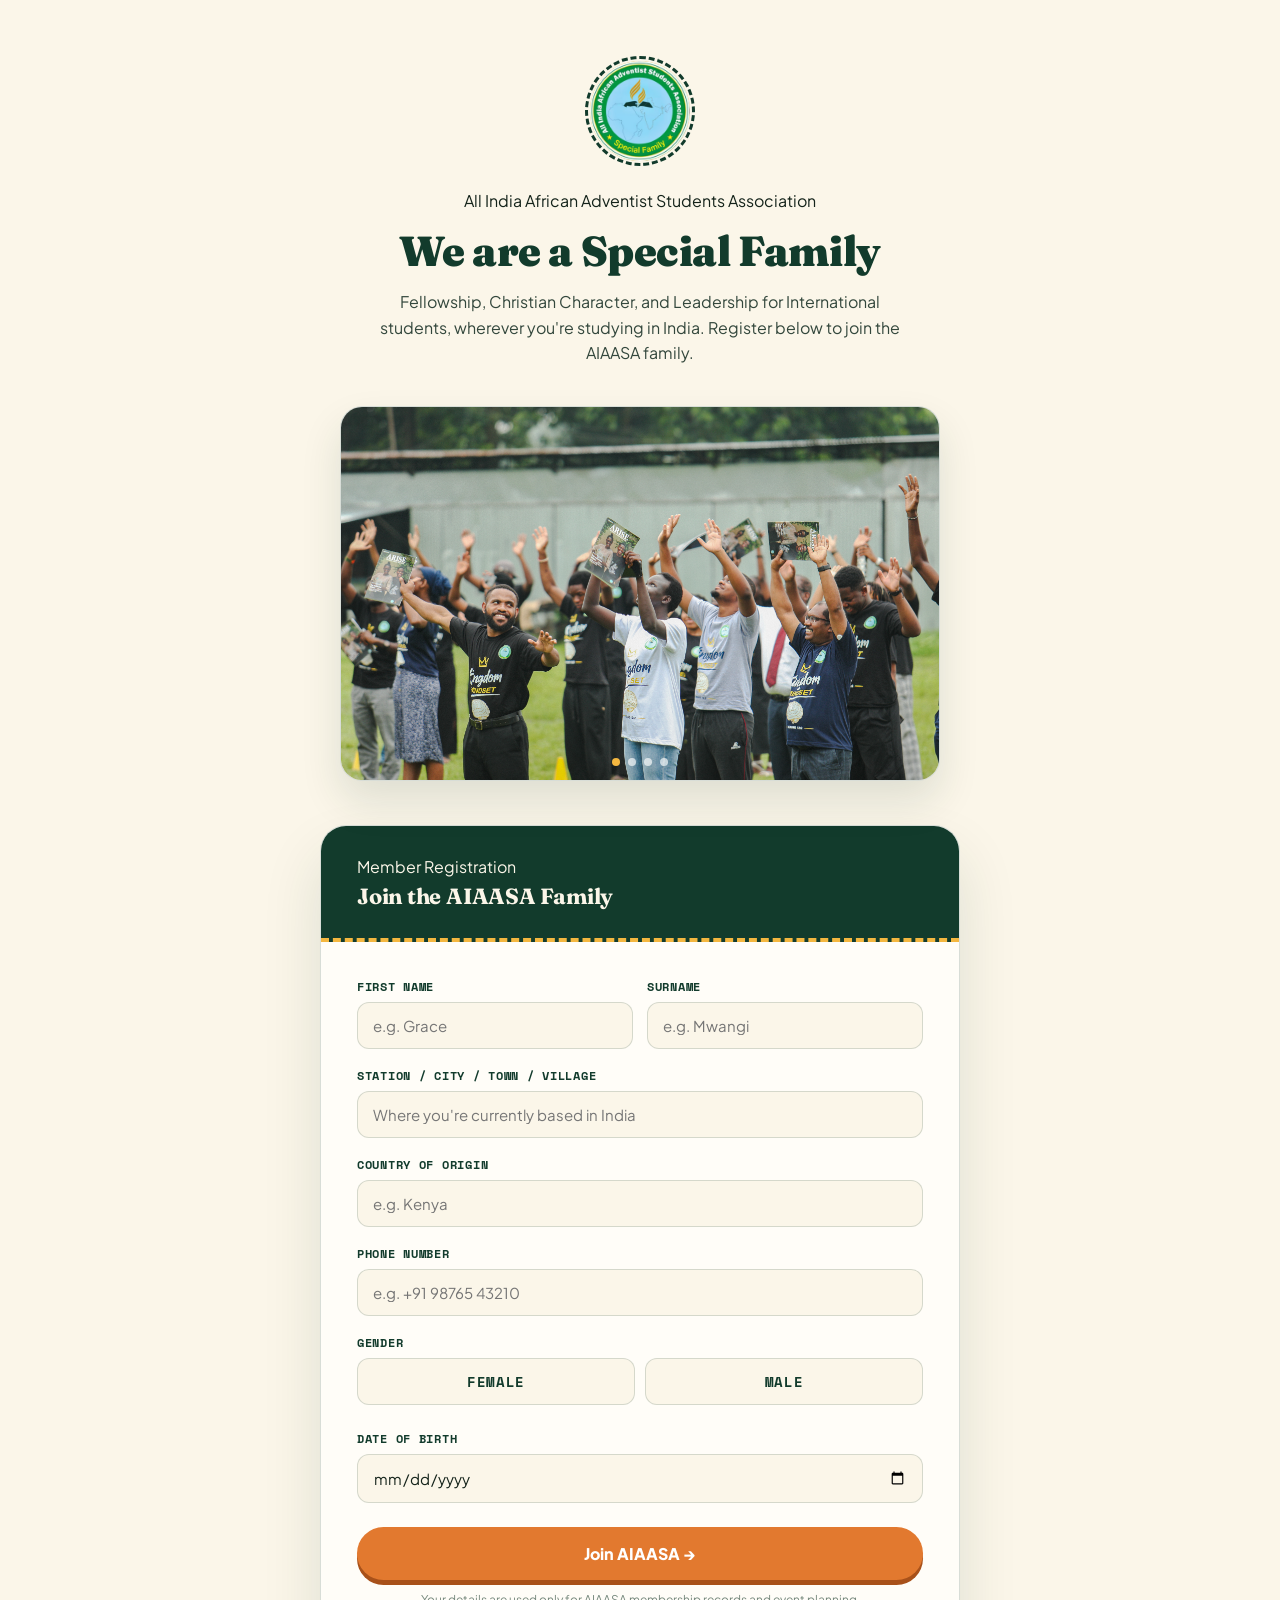
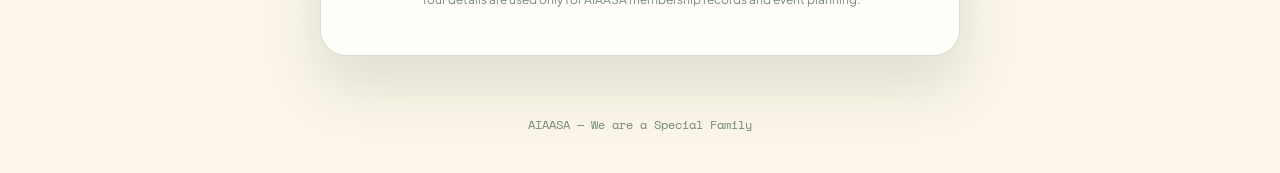
==== commit cbe91ebd: "Update index.html" ====
--- a/index.html
+++ b/index.html
@@ -109,8 +109,7 @@
 
 <section class="memories">
   <div class="wrap">
-    <span>A few memories</span>
-    <div class="slideshow" id="slideshow"></div>
+  <div class="slideshow" id="slideshow"></div>
   </div>
 </section>
 
